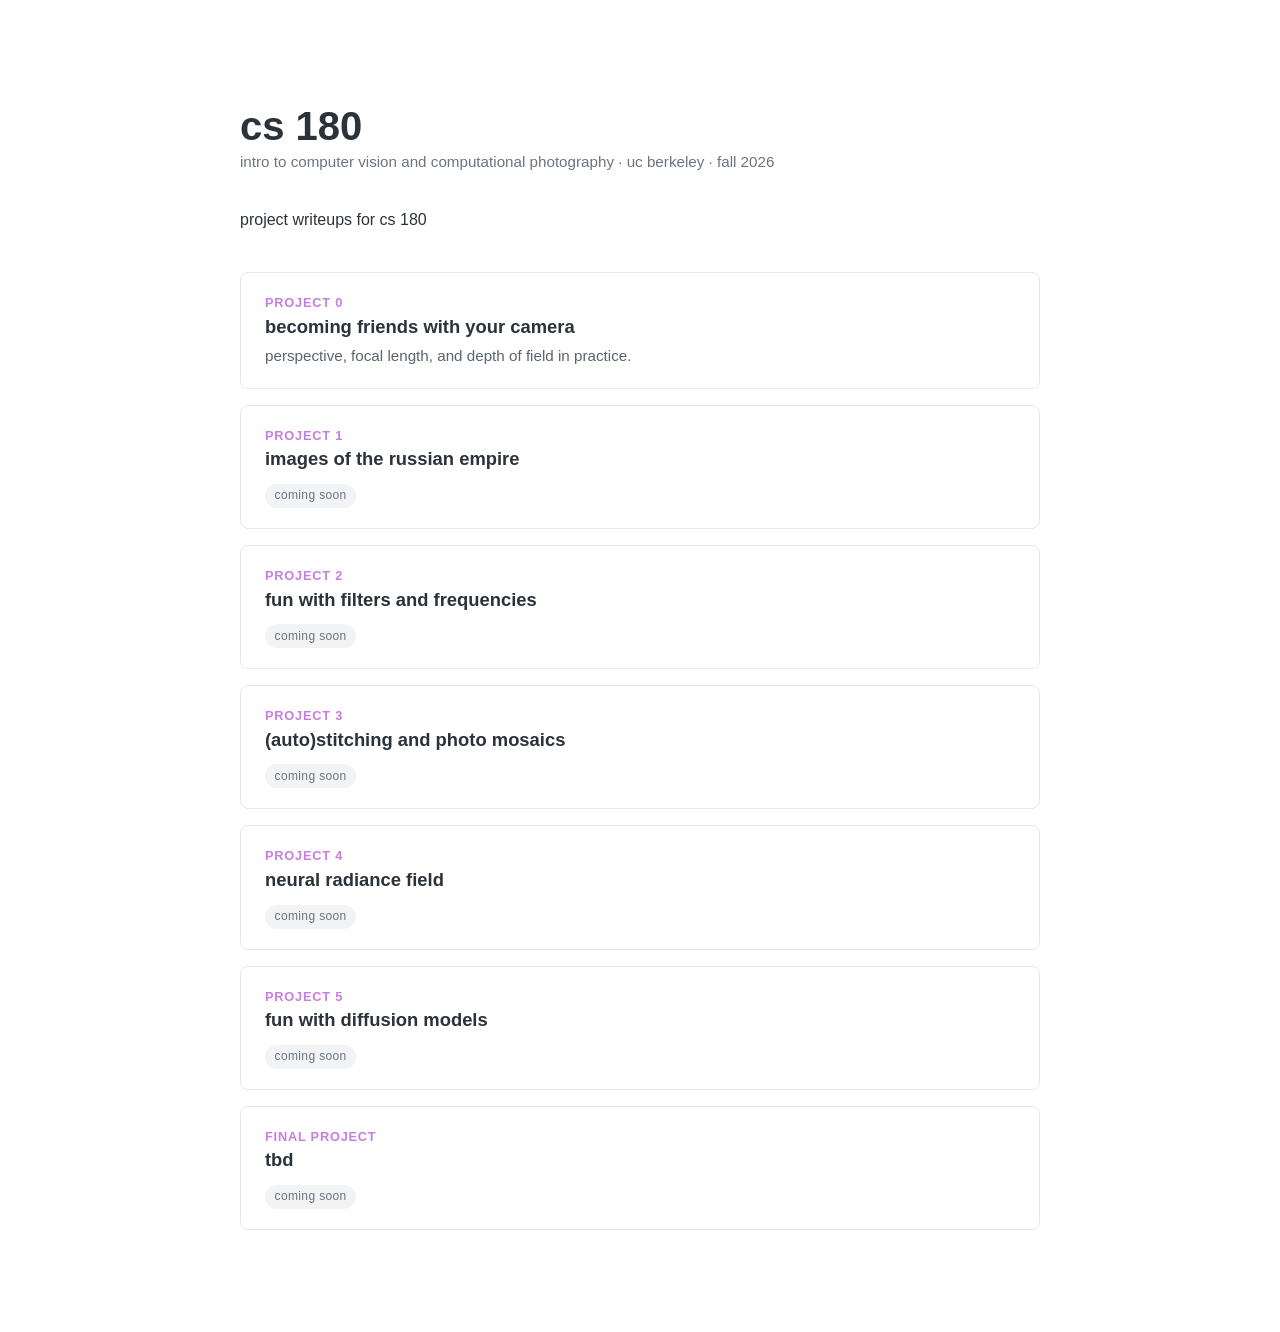
==== cs180/index.html @ d94b077d "added cs180 pg + project 0" ====
<!DOCTYPE html>
<html lang="en">
<head>
    <meta charset="UTF-8">
    <meta name="viewport" content="width=device-width, initial-scale=1.0">
    <meta name="robots" content="noindex, nofollow">
    <title>cs 180 — tanmayi dasari</title>
    <link rel="stylesheet" href="../styles.css">
    <link rel="stylesheet" href="cs180.css">
</head>
<body>
    <header>
    </header>

    <main>
        <section class="section">
            <div class="section-content">
                <h1 class="course-title">cs 180</h1>
                <p class="course-subtitle">
                    intro to computer vision and computational photography · uc berkeley · fall 2026
                </p>

                <p class="course-intro">
                    project writeups for cs 180
                </p>

                <div class="project-list">
                    <a class="project" href="proj0/index.html">
                        <p class="project-number">project 0</p>
                        <h2 class="project-name">becoming friends with your camera</h2>
                        <p class="project-blurb">perspective, focal length, and depth of field in practice.</p>
                    </a>

                    <div class="project">
                        <p class="project-number">project 1</p>
                        <h2 class="project-name">images of the russian empire</h2>
                        <span class="status">coming soon</span>
                    </div>

                    <div class="project">
                        <p class="project-number">project 2</p>
                        <h2 class="project-name">fun with filters and frequencies</h2>
                        <span class="status">coming soon</span>
                    </div>

                    <div class="project">
                        <p class="project-number">project 3</p>
                        <h2 class="project-name">(auto)stitching and photo mosaics</h2>
                        <span class="status">coming soon</span>
                    </div>

                    <div class="project">
                        <p class="project-number">project 4</p>
                        <h2 class="project-name">neural radiance field</h2>
                        <span class="status">coming soon</span>
                    </div>

                    <div class="project">
                        <p class="project-number">project 5</p>
                        <h2 class="project-name">fun with diffusion models</h2>
                        <span class="status">coming soon</span>
                    </div>

                    <div class="project">
                        <p class="project-number">final project</p>
                        <h2 class="project-name">tbd</h2>
                        <span class="status">coming soon</span>
                    </div>
                </div>
            </div>
        </section>
    </main>

</body>
</html>
---- styles.css ----
:root {
    --background-color: #ffffff;
    --text-color: #2b323a;
    --white: #ffffff;
    --purple: #c77ee1;
    --green: #72d672;
    --blue: #010dff;
}

* {
    margin: 0;
    padding: 0;
    box-sizing: border-box;
    scroll-behavior: smooth;
}

body {
    font-family: 'Arial', sans-serif;
    line-height: 1.6;
    color: var(--text-color);
    overflow-x: hidden;
}

a {
    color: var(--purple);
    text-decoration: none;
    font-weight: bold;
    transition: color 0.3s ease;
}  

a:hover {
    color: var(--blue);
    text-decoration: none;
    font-weight: bold;
    transition: color 0.3s ease;
}



/* Sections */

.section {
    width: 100vw;
    display: flex;
    align-items: center;
    justify-content: center;
    padding: 8% 10%;
    color: var(--text-color);
}

.section-content {
    text-align: left;
    max-width: 800px;
    width: 100%;
    color: var(--text-color);
}

.contact-links {
    text-align: right;
}

.contact-links a img {
    transition: opacity 0.3s ease;
}
.contact-links a:hover img {
    opacity: 0.6; /* transparent */
}
---- cs180/cs180.css ----
/* cs 180 project index, layered on top of ../styles.css */

.course-title {
    font-size: 2.5rem;
    font-weight: bold;
    line-height: 1.2;
}

.course-subtitle {
    color: #6b7480;
    font-size: 0.95rem;
    margin-bottom: 2rem;
}

.course-intro {
    margin-bottom: 2.5rem;
}

.project-list {
    display: flex;
    flex-direction: column;
    gap: 1rem;
}

.project {
    display: block;
    border: 1px solid #e4e7eb;
    border-radius: 8px;
    padding: 1.25rem 1.5rem;
    color: var(--text-color);
    font-weight: normal;
    transition: border-color 0.3s ease, transform 0.3s ease;
}

/* Only linked (finished) projects get the hover affordance. */
a.project:hover {
    border-color: var(--blue);
    color: var(--text-color);
    transform: translateX(4px);
    font-weight: normal;
}

.project-number {
    color: var(--purple);
    font-size: 0.8rem;
    font-weight: bold;
    letter-spacing: 0.06em;
    text-transform: uppercase;
}

.project-name {
    font-size: 1.15rem;
    font-weight: bold;
    line-height: 1.4;
}

.project-blurb {
    color: #5a636e;
    font-size: 0.95rem;
    margin-top: 0.25rem;
}

/* Project writeup pages */

.back-link {
    display: inline-block;
    font-size: 0.9rem;
    margin-bottom: 1.5rem;
}

.part {
    margin-top: 3rem;
}

.part-title {
    font-size: 1.3rem;
    font-weight: bold;
    line-height: 1.4;
    margin-bottom: 1rem;
}

/* Figures wrap, so one image fills the width and two share a row. */
.figure-grid {
    display: flex;
    flex-wrap: wrap;
    gap: 1rem;
}

.figure-grid figure {
    flex: 1 1 300px;
    margin: 0;
}

/* Force an exact column count regardless of image width. */
.figure-grid.cols-3 {
    display: grid;
    grid-template-columns: repeat(3, 1fr);
}

.figure-grid.cols-2 {
    display: grid;
    grid-template-columns: repeat(2, 1fr);
}

/* A single figure that should take half the column instead of all of it.
   Percentage-based, so it keeps scaling with the page. */
.figure-grid.half figure {
    flex: 0 1 50%;
    max-width: 50%;
}

@media (max-width: 600px) {
    .figure-grid.cols-3,
    .figure-grid.cols-2 {
        grid-template-columns: 1fr;
    }

    .figure-grid.half figure {
        flex-basis: 100%;
        max-width: 100%;
    }
}

.figure-grid img {
    width: 100%;
    height: auto;
    border-radius: 8px;
    display: block;
}

.figure-grid figcaption {
    color: #6b7480;
    font-size: 0.85rem;
    margin-top: 0.5rem;
}

/* Unfinished projects only — a published writeup drops the badge entirely. */
.status {
    display: inline-block;
    margin-top: 0.75rem;
    padding: 0.15rem 0.6rem;
    border-radius: 999px;
    background-color: #f1f3f5;
    color: #6b7480;
    font-size: 0.75rem;
    letter-spacing: 0.03em;
}
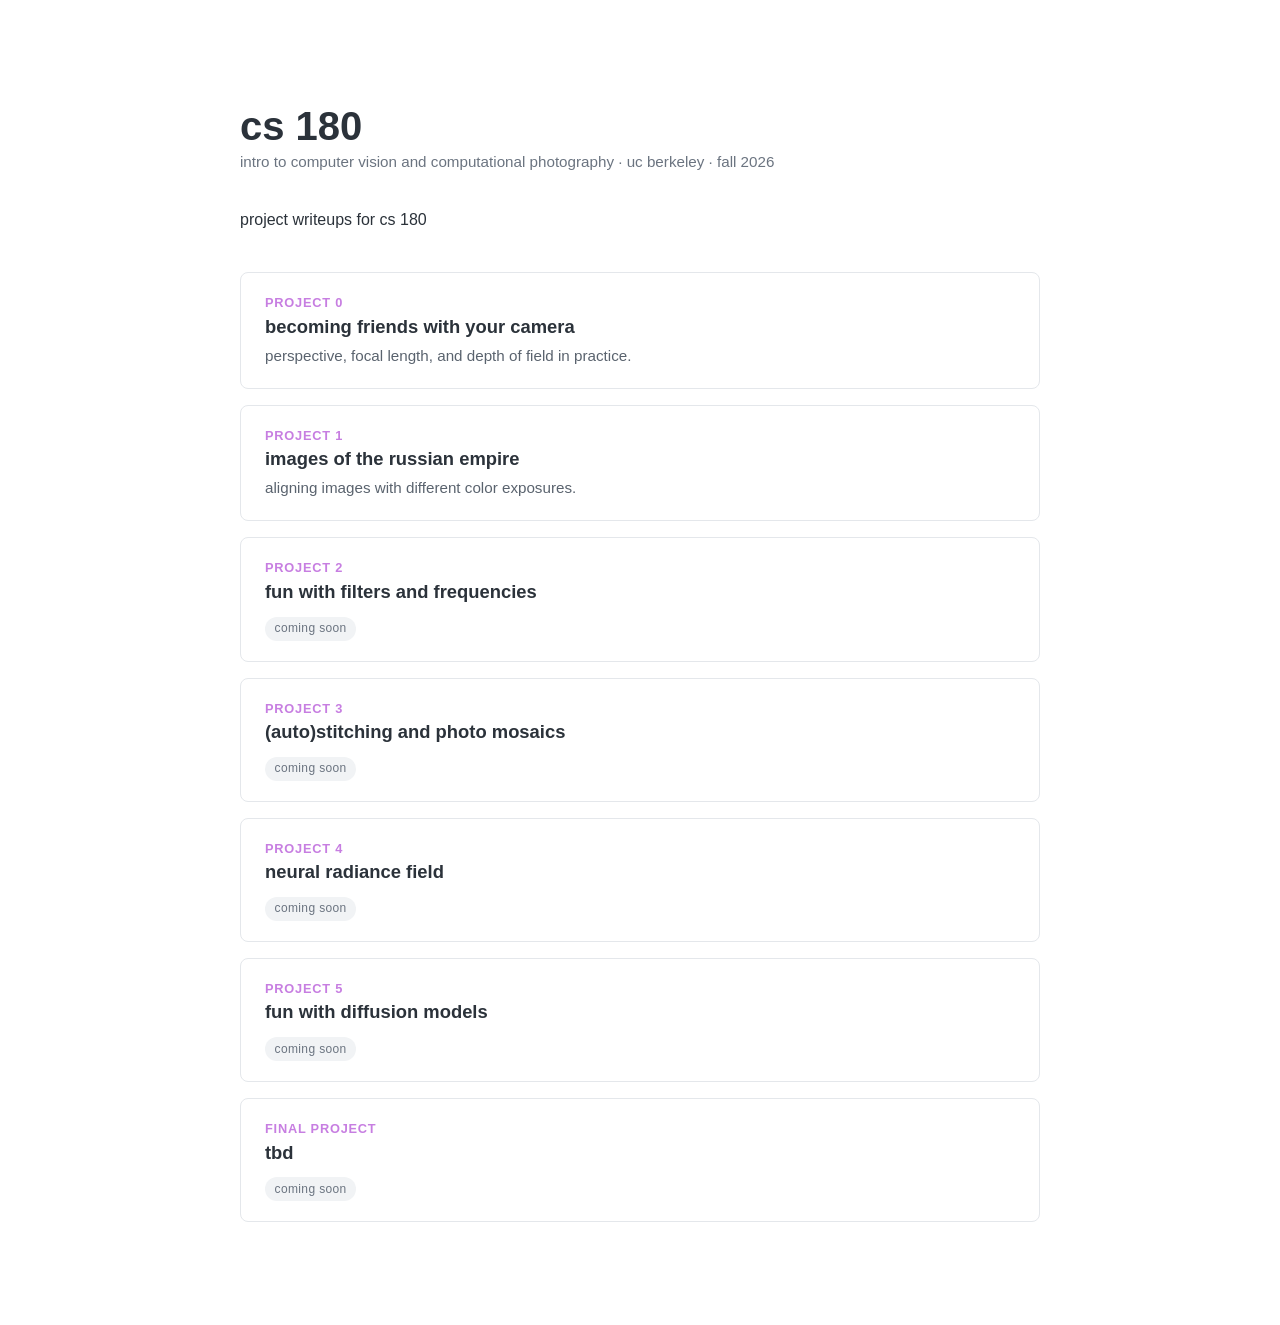
==== commit ce3ddf01: "updated style + main page" ====
--- a/cs180/index.html
+++ b/cs180/index.html
@@ -31,11 +31,11 @@
                         <p class="project-blurb">perspective, focal length, and depth of field in practice.</p>
                     </a>
 
-                    <div class="project">
+                    <a class="project" href="proj1/index.html">
                         <p class="project-number">project 1</p>
                         <h2 class="project-name">images of the russian empire</h2>
-                        <span class="status">coming soon</span>
-                    </div>
+                        <p class="project-blurb">aligning images with different color exposures.</p>
+                    </a>
 
                     <div class="project">
                         <p class="project-number">project 2</p>
--- a/cs180/cs180.css
+++ b/cs180/cs180.css
@@ -86,6 +86,11 @@
     gap: 1rem;
 }
 
+/* Breathing room when a figure grid follows body text instead of a title. */
+p + .figure-grid {
+    margin-top: 1.75rem;
+}
+
 .figure-grid figure {
     flex: 1 1 300px;
     margin: 0;
@@ -102,6 +107,14 @@
     grid-template-columns: repeat(2, 1fr);
 }
 
+/* A stacked 3-exposure strip next to its colorized result. The strip is
+   three times taller than the result at the same width, so giving the
+   result three times the column width makes both images the same height. */
+.figure-grid.cols-1-3 {
+    display: grid;
+    grid-template-columns: 1fr 3fr;
+}
+
 /* A single figure that should take half the column instead of all of it.
    Percentage-based, so it keeps scaling with the page. */
 .figure-grid.half figure {
@@ -111,7 +124,8 @@
 
 @media (max-width: 600px) {
     .figure-grid.cols-3,
-    .figure-grid.cols-2 {
+    .figure-grid.cols-2,
+    .figure-grid.cols-1-3 {
         grid-template-columns: 1fr;
     }
 
@@ -124,7 +138,7 @@
 .figure-grid img {
     width: 100%;
     height: auto;
-    border-radius: 8px;
+    border-radius: 14px;
     display: block;
 }
 
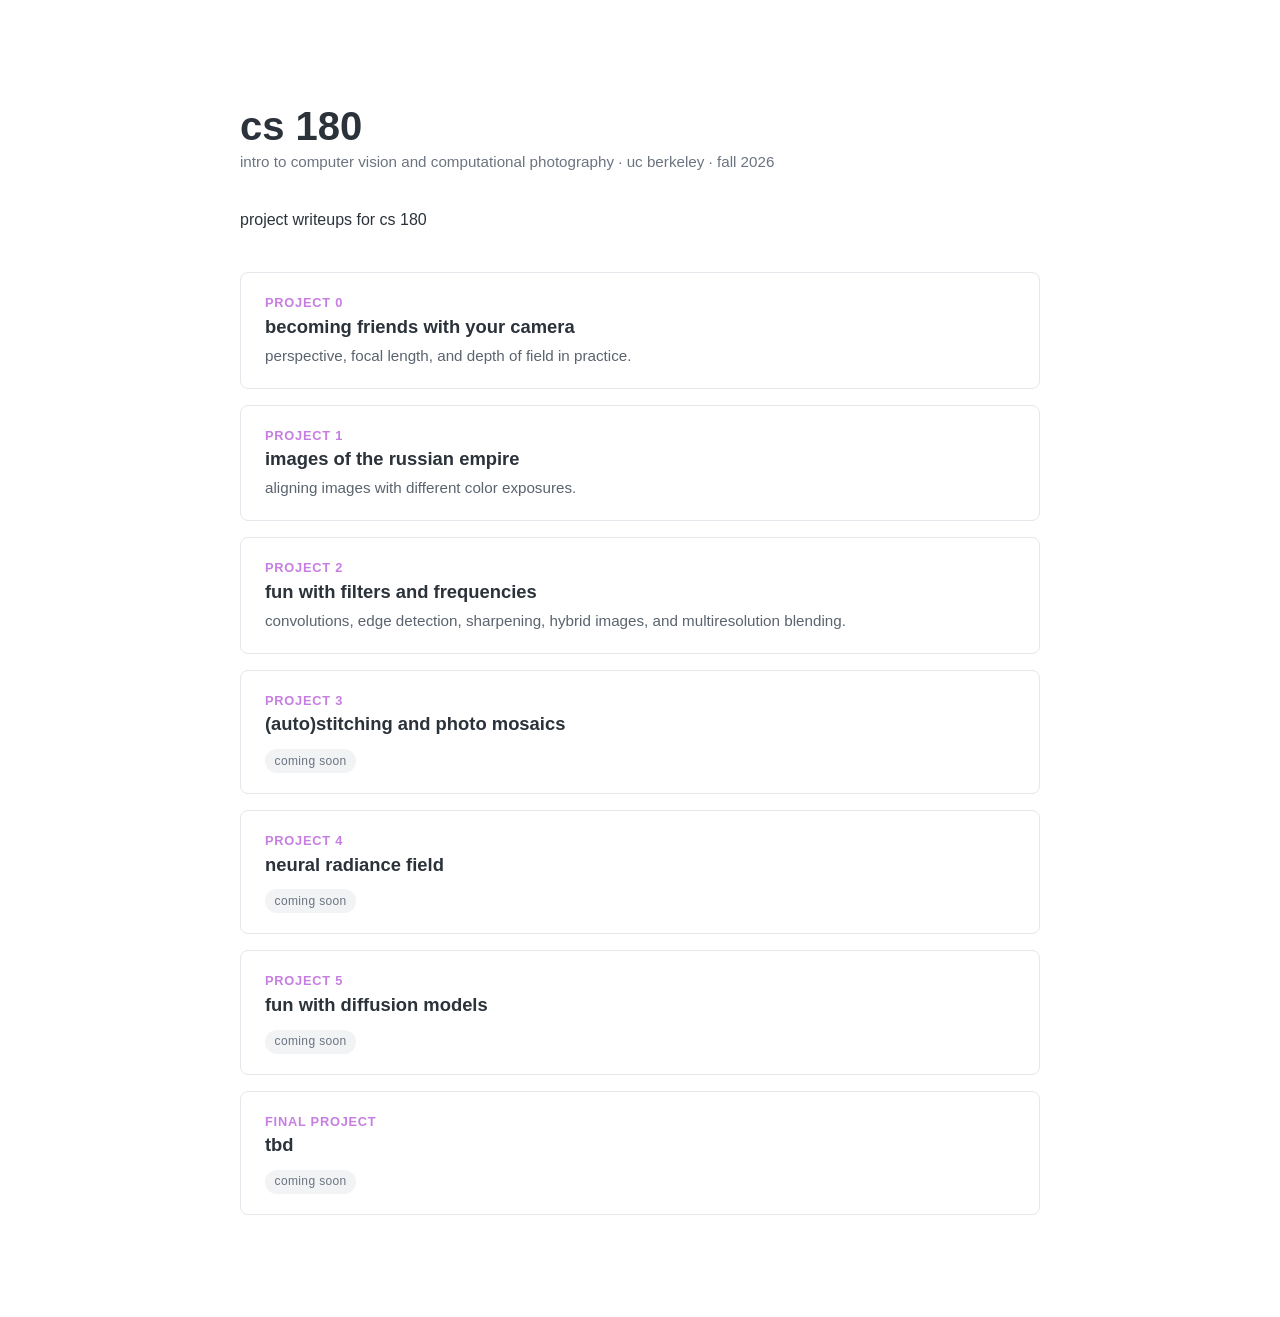
==== commit 098b739a: "180 project 2" ====
--- a/cs180/index.html
+++ b/cs180/index.html
@@ -37,11 +37,11 @@
                         <p class="project-blurb">aligning images with different color exposures.</p>
                     </a>
 
-                    <div class="project">
+                    <a class="project" href="proj2/index.html">
                         <p class="project-number">project 2</p>
                         <h2 class="project-name">fun with filters and frequencies</h2>
-                        <span class="status">coming soon</span>
-                    </div>
+                        <p class="project-blurb">convolutions, edge detection, sharpening, hybrid images, and multiresolution blending.</p>
+                    </a>
 
                     <div class="project">
                         <p class="project-number">project 3</p>
--- a/cs180/cs180.css
+++ b/cs180/cs180.css
@@ -91,9 +91,64 @@
     margin-top: 1.75rem;
 }
 
+/* Consecutive paragraphs, back-to-back grids, and prose that follows a
+   grid all need their own gap since margins are reset. */
+.part p + p {
+    margin-top: 1rem;
+}
+
+.figure-grid + .figure-grid {
+    margin-top: 1rem;
+}
+
+.figure-grid + p {
+    margin-top: 1.5rem;
+}
+
+/* Code snippets and written-out filters live in grid cells beside images.
+   The box stretches to the row height so it lines up with the pictures. */
+figure.code,
+figure.filter {
+    display: flex;
+    flex-direction: column;
+}
+
+figure.code pre,
+figure.filter pre {
+    flex: 1;
+    display: flex;
+    overflow-x: auto;
+    font-family: ui-monospace, SFMono-Regular, Menlo, Consolas, monospace;
+    font-size: 0.75rem;
+    line-height: 1.5;
+}
+
+/* Only code gets the gray box; filters read as plain text. */
+figure.code pre {
+    background-color: #f6f8fa;
+    border: 1px solid #e4e7eb;
+    border-radius: 8px;
+    padding: 0.75rem;
+}
+
+figure.filter pre {
+    font-size: 0.85rem;
+}
+
+figure.code code,
+figure.filter code {
+    font: inherit;
+}
+
+/* Filters are short, so center them in the box; code stays top-left. */
+figure.filter pre code {
+    margin: auto;
+}
+
 .figure-grid figure {
     flex: 1 1 300px;
     margin: 0;
+    min-width: 0; /* let code boxes scroll instead of widening their column */
 }
 
 /* Force an exact column count regardless of image width. */
@@ -105,6 +160,17 @@
 .figure-grid.cols-2 {
     display: grid;
     grid-template-columns: repeat(2, 1fr);
+}
+
+.figure-grid.cols-4 {
+    display: grid;
+    grid-template-columns: repeat(4, 1fr);
+}
+
+/* Five small results in one row, e.g. an original beside its x and y derivatives. */
+.figure-grid.cols-5 {
+    display: grid;
+    grid-template-columns: repeat(5, 1fr);
 }
 
 /* A stacked 3-exposure strip next to its colorized result. The strip is
@@ -115,17 +181,27 @@
     grid-template-columns: 1fr 3fr;
 }
 
-/* A single figure that should take half the column instead of all of it.
-   Percentage-based, so it keeps scaling with the page. */
+/* A single figure that should take half the column instead of all of it,
+   centered on the page. Percentage-based, so it keeps scaling with the page. */
+.figure-grid.half {
+    justify-content: center;
+}
+
 .figure-grid.half figure {
     flex: 0 1 50%;
     max-width: 50%;
 }
 
+.figure-grid.half figcaption {
+    text-align: center;
+}
+
 @media (max-width: 600px) {
     .figure-grid.cols-3,
     .figure-grid.cols-2,
-    .figure-grid.cols-1-3 {
+    .figure-grid.cols-1-3,
+    .figure-grid.cols-4,
+    .figure-grid.cols-5 {
         grid-template-columns: 1fr;
     }
 
@@ -140,6 +216,35 @@
     height: auto;
     border-radius: 14px;
     display: block;
+}
+
+/* Interactive zoom on hybrid images (see proj2/zoom.js). The stage keeps the
+   image's footprint and clips it, so zooming in crops toward the center and
+   zooming out shrinks it in place, like stepping back from the screen. */
+.zoom-stage {
+    overflow: hidden;
+    border-radius: 14px;
+}
+
+.zoom-stage img {
+    transform: scale(var(--zoom, 1));
+    transform-origin: center;
+    cursor: zoom-in;
+}
+
+.zoom-control {
+    display: flex;
+    align-items: center;
+    gap: 0.5rem;
+    margin-top: 0.5rem;
+    color: #6b7480;
+    font-size: 0.8rem;
+}
+
+.zoom-control input[type="range"] {
+    flex: 1;
+    min-width: 0;
+    accent-color: var(--purple);
 }
 
 .figure-grid figcaption {
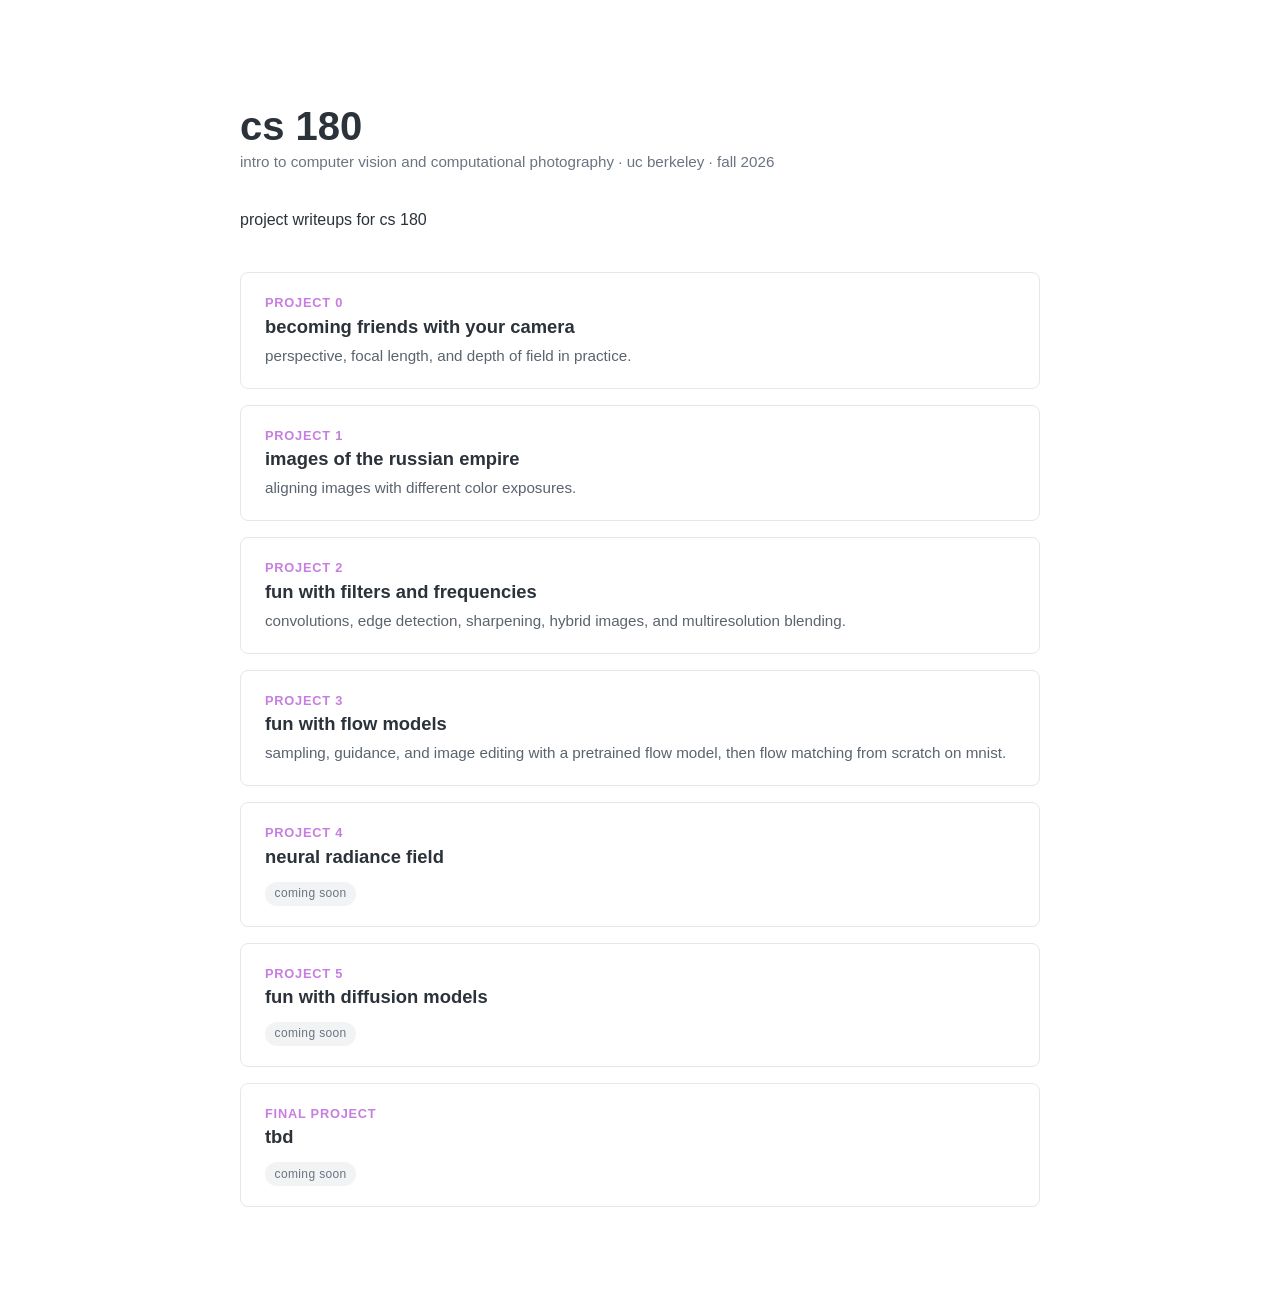
==== commit d321d11b: "added cs 180 proj 3" ====
--- a/cs180/index.html
+++ b/cs180/index.html
@@ -43,11 +43,11 @@
                         <p class="project-blurb">convolutions, edge detection, sharpening, hybrid images, and multiresolution blending.</p>
                     </a>
 
-                    <div class="project">
+                    <a class="project" href="proj3/index.html">
                         <p class="project-number">project 3</p>
-                        <h2 class="project-name">(auto)stitching and photo mosaics</h2>
-                        <span class="status">coming soon</span>
-                    </div>
+                        <h2 class="project-name">fun with flow models</h2>
+                        <p class="project-blurb">sampling, guidance, and image editing with a pretrained flow model, then flow matching from scratch on mnist.</p>
+                    </a>
 
                     <div class="project">
                         <p class="project-number">project 4</p>
--- a/cs180/cs180.css
+++ b/cs180/cs180.css
@@ -264,3 +264,33 @@
     font-size: 0.75rem;
     letter-spacing: 0.03em;
 }
+
+/* Project 3 has two parts on one page; each part gets a divider heading. */
+.group-title {
+    font-size: 1.8rem;
+    font-weight: bold;
+    line-height: 1.3;
+    margin-top: 4rem;
+    padding-top: 1.5rem;
+    border-top: 1px solid #e4e7eb;
+}
+
+.group-title + p {
+    margin-top: 0.75rem;
+}
+
+/* One wide figure per row (MNIST grids, loss curves). */
+.figure-grid.cols-1 {
+    display: grid;
+    grid-template-columns: 1fr;
+}
+
+/* The same image shown small (hybrids). */
+.figure-grid figure.thumb img {
+    width: 25%;
+    margin: 0 auto;
+}
+
+.figure-grid figure.thumb figcaption {
+    text-align: center;
+}
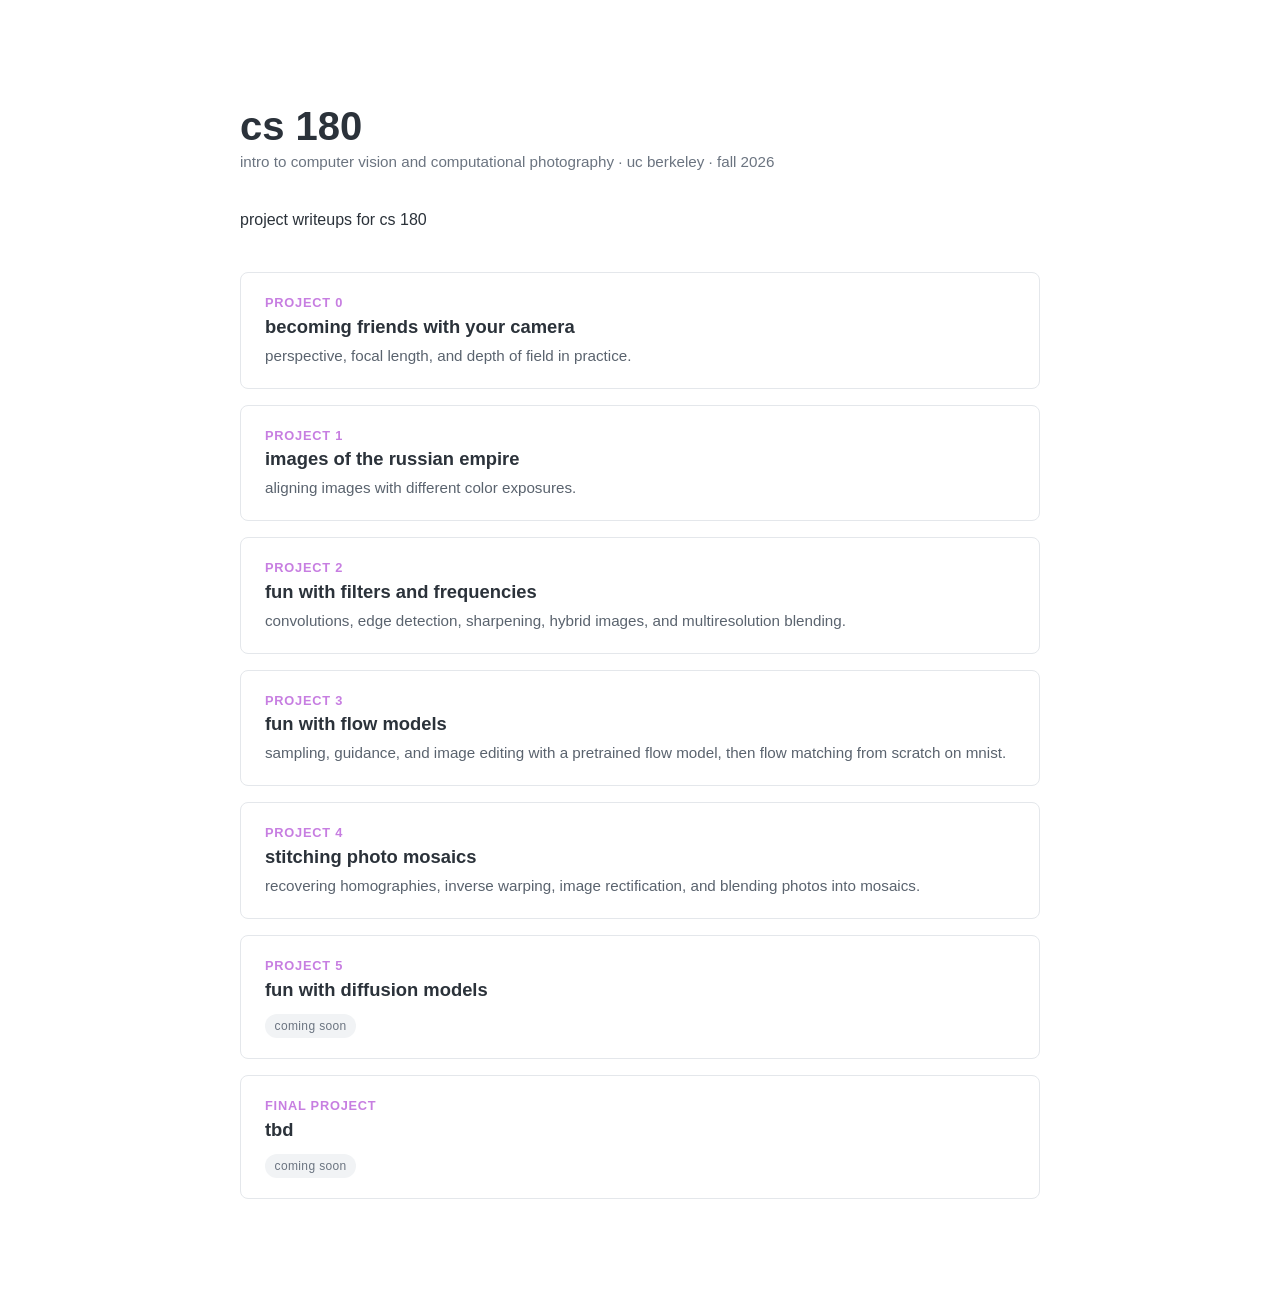
==== commit a74bf070: "added proj 4 part a" ====
--- a/cs180/index.html
+++ b/cs180/index.html
@@ -49,11 +49,11 @@
                         <p class="project-blurb">sampling, guidance, and image editing with a pretrained flow model, then flow matching from scratch on mnist.</p>
                     </a>
 
-                    <div class="project">
+                    <a class="project" href="proj4/index.html">
                         <p class="project-number">project 4</p>
-                        <h2 class="project-name">neural radiance field</h2>
-                        <span class="status">coming soon</span>
-                    </div>
+                        <h2 class="project-name">stitching photo mosaics</h2>
+                        <p class="project-blurb">recovering homographies, inverse warping, image rectification, and blending photos into mosaics.</p>
+                    </a>
 
                     <div class="project">
                         <p class="project-number">project 5</p>
